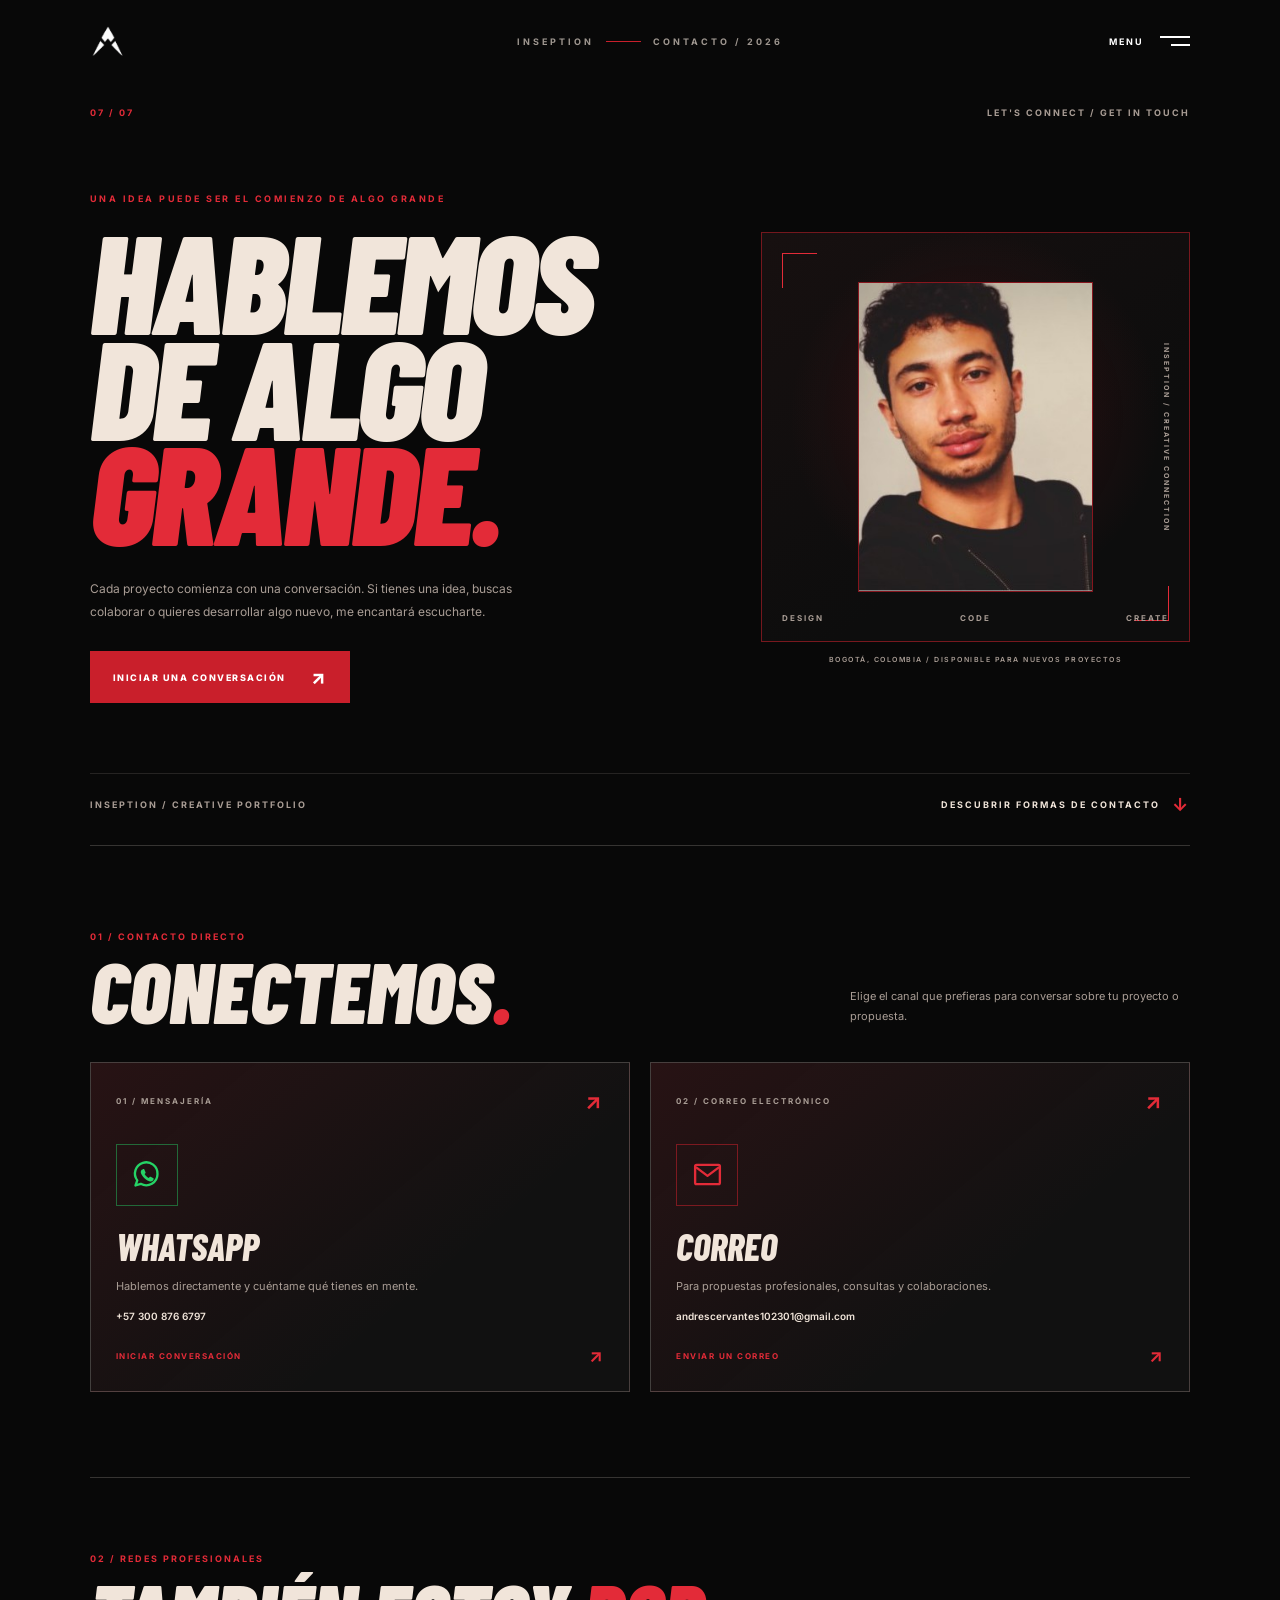
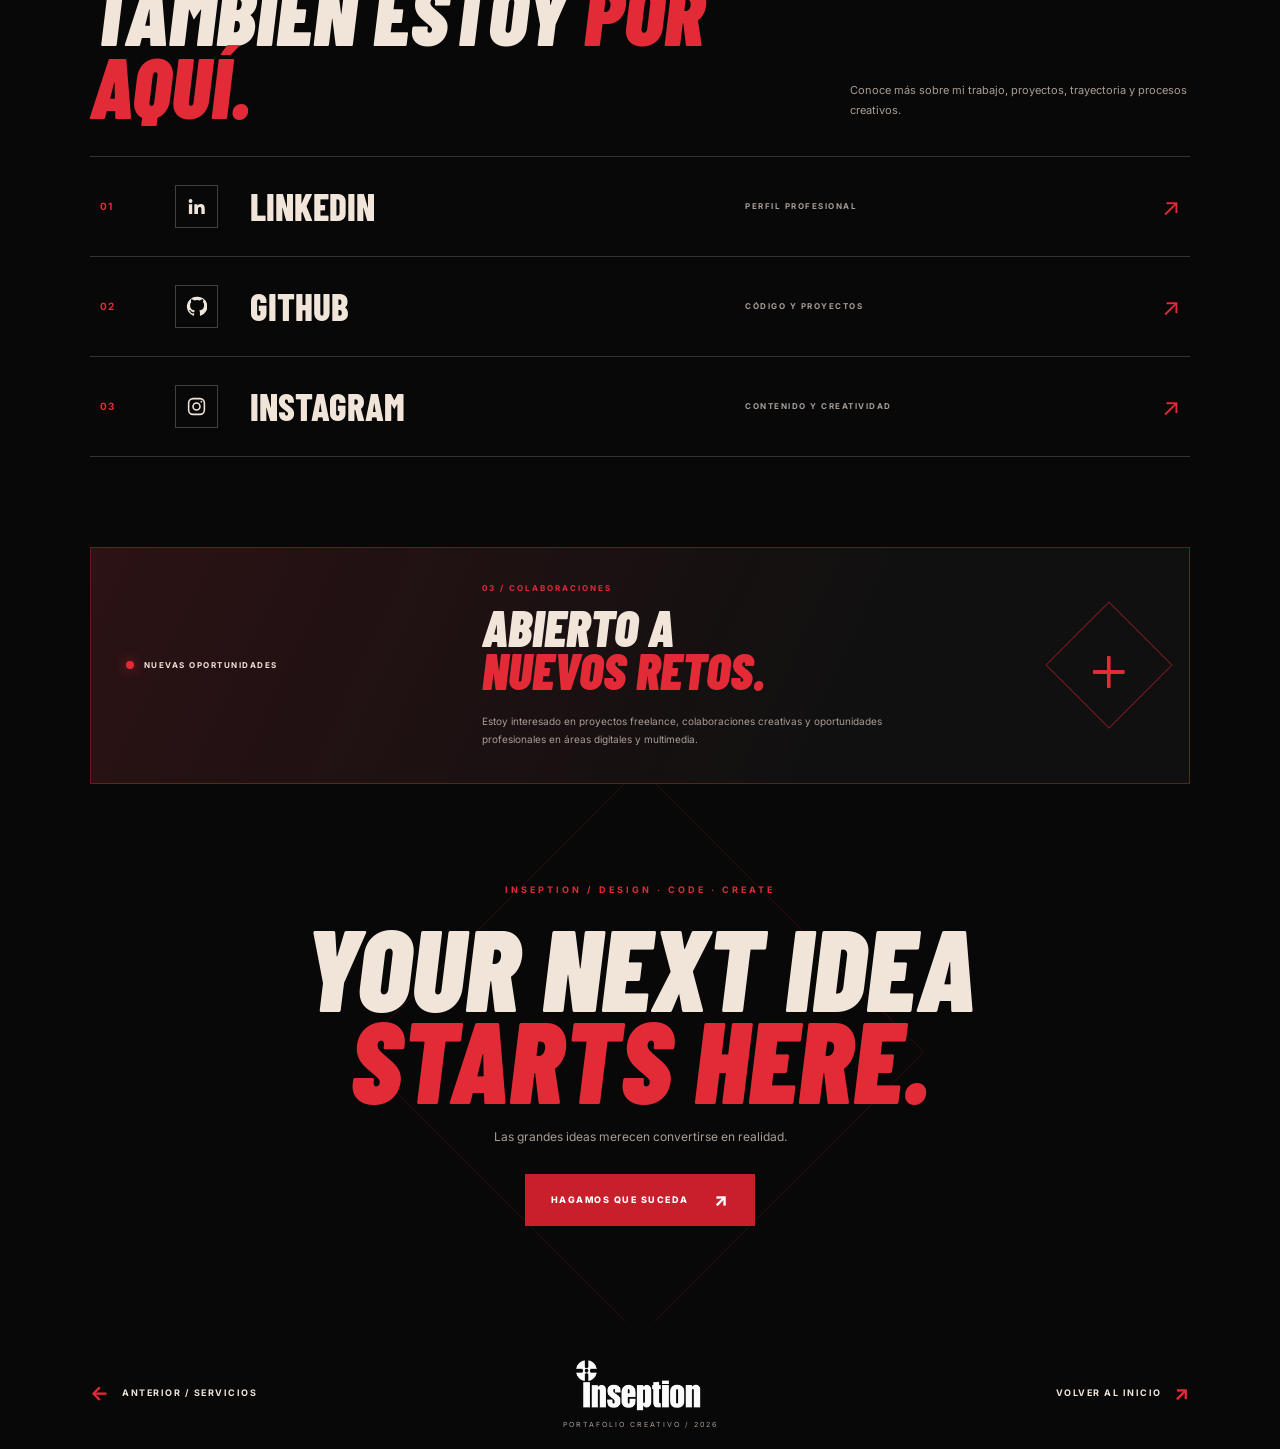
==== pages/contacto.html @ f4eb3991 "Initial commit: INSEPTION creative portfolio" ====
<!DOCTYPE html>
<html lang="es">

<head>
  <meta charset="UTF-8">
  <meta name="viewport" content="width=device-width, initial-scale=1.0">

  <meta
    name="description"
    content="Ponte en contacto con Andrés Cervantes. Conectemos para desarrollar proyectos creativos y digitales."
  >

  <meta name="theme-color" content="#080808">

  <title>Contacto | INSEPTION</title>

  <!-- GOOGLE FONTS -->
  <link rel="preconnect" href="https://fonts.googleapis.com">
  <link rel="preconnect" href="https://fonts.gstatic.com" crossorigin>

  <link
    href="https://fonts.googleapis.com/css2?family=Barlow+Condensed:wght@400;500;600;700;800;900&family=Inter:wght@400;500;600;700;800&display=swap"
    rel="stylesheet"
  >

  <!-- STYLES -->
  <link rel="stylesheet" href="../css/global.css">
  <link rel="stylesheet" href="../css/contact.css">
</head>

<body class="contact-page">

  <!-- HEADER -->
  <header class="contact-header">

    <a
      href="../index.html"
      class="contact-header__brand"
      aria-label="INSEPTION - Inicio"
    >
      <img
        src="../assets/images/White%20Geometric%20A_M%20Emblem.png"
        alt="Emblema INSEPTION"
      >
    </a>

    <div class="contact-header__edition">
      <span>INSEPTION</span>
      <span class="contact-header__line"></span>
      <span>CONTACTO / 2026</span>
    </div>

    <button
      class="menu-toggle contact-menu-toggle"
      type="button"
      aria-label="Abrir menú"
      aria-expanded="false"
      aria-controls="main-navigation"
    >
      <span class="menu-toggle__text">MENU</span>

      <span class="menu-toggle__icon" aria-hidden="true">
        <span></span>
        <span></span>
      </span>
    </button>

  </header>

  <!-- NAVIGATION -->
  <nav
    class="navigation"
    id="main-navigation"
    aria-hidden="true"
  >

    <div class="navigation__top">
      <span>INSEPTION / NAVEGACIÓN</span>
      <span>SELECCIONA UNA SECCIÓN</span>
    </div>

    <div class="navigation__links">

      <a href="../index.html" class="navigation__link">
        <span class="navigation__number">01</span>
        <span class="navigation__name">INICIO</span>
        <span class="navigation__arrow">↗</span>
      </a>

      <a href="sobre-mi.html" class="navigation__link">
        <span class="navigation__number">02</span>
        <span class="navigation__name">SOBRE MÍ</span>
        <span class="navigation__arrow">↗</span>
      </a>

      <a href="habilidades.html" class="navigation__link">
        <span class="navigation__number">03</span>
        <span class="navigation__name">HABILIDADES</span>
        <span class="navigation__arrow">↗</span>
      </a>

      <a href="proyectos.html" class="navigation__link">
        <span class="navigation__number">04</span>
        <span class="navigation__name">PROYECTOS</span>
        <span class="navigation__arrow">↗</span>
      </a>

      <a href="experiencia.html" class="navigation__link">
        <span class="navigation__number">05</span>
        <span class="navigation__name">EXPERIENCIA</span>
        <span class="navigation__arrow">↗</span>
      </a>

      <a href="servicios.html" class="navigation__link">
        <span class="navigation__number">06</span>
        <span class="navigation__name">SERVICIOS</span>
        <span class="navigation__arrow">↗</span>
      </a>

      <a href="contacto.html" class="navigation__link">
        <span class="navigation__number">07</span>
        <span class="navigation__name">CONTACTO</span>
        <span class="navigation__arrow">↗</span>
      </a>

    </div>

    <div class="navigation__footer">
      <span>BOGOTÁ, COLOMBIA</span>
      <span>INSEPTION © 2026</span>
    </div>

  </nav>

  <!-- MAIN -->
  <main class="contact-main">

    <!-- CONTACT HERO -->
    <section class="contact-hero">

      <div class="contact-hero__top">
        <span>07 / 07</span>
        <span>LET'S CONNECT / GET IN TOUCH</span>
      </div>

      <div class="contact-hero__layout">

        <!-- LEFT COLUMN -->
        <div class="contact-hero__intro">

          <span class="contact-hero__eyebrow">
            UNA IDEA PUEDE SER EL COMIENZO DE ALGO GRANDE
          </span>

          <h1>
            HABLEMOS
            <span>DE ALGO</span>
            <span>GRANDE<span class="contact-hero__period">.</span></span>
          </h1>

          <p class="contact-hero__description">
            Cada proyecto comienza con una conversación.
            Si tienes una idea, buscas colaborar o quieres
            desarrollar algo nuevo, me encantará escucharte.
          </p>

          <a
            href="#"
            class="contact-hero__button services-contact__button"
          >
            INICIAR UNA CONVERSACIÓN
            <span>↗</span>
          </a>

        </div>

        <!-- RIGHT COLUMN -->
        <div class="contact-hero__visual">

          <div class="contact-visual__frame">

            <span class="contact-visual__corner contact-visual__corner--top"></span>
            <span class="contact-visual__corner contact-visual__corner--bottom"></span>

            <img
              src="../assets/images/Photo%202.jpg"
              alt="Retrato de Andrés Cervantes"
              class="contact-visual__photo"
            >

            <div class="contact-visual__vertical">
              INSEPTION / CREATIVE CONNECTION
            </div>

            <div class="contact-visual__bottom">
              <span>DESIGN</span>
              <span>CODE</span>
              <span>CREATE</span>
            </div>

          </div>

          <span class="contact-hero__visual-caption">
            BOGOTÁ, COLOMBIA / DISPONIBLE PARA NUEVOS PROYECTOS
          </span>

        </div>

      </div>

      <div class="contact-hero__bottom">
        <span>INSEPTION / CREATIVE PORTFOLIO</span>

        <a href="#contact-channels">
          DESCUBRIR FORMAS DE CONTACTO <span>↓</span>
        </a>
      </div>

    </section>

    <!-- CONTACT CHANNELS -->
    <section
      class="contact-channels"
      id="contact-channels"
      aria-labelledby="contact-channels-title"
    >

      <div class="contact-section-heading">

        <div>
          <span>01 / CONTACTO DIRECTO</span>

          <h2 id="contact-channels-title">
            CONECTEMOS<span>.</span>
          </h2>
        </div>

        <p>
          Elige el canal que prefieras para conversar
          sobre tu proyecto o propuesta.
        </p>

      </div>

      <div class="contact-channel-grid">

        <!-- WHATSAPP -->
        <a
          href="#"
          class="contact-channel contact-channel--whatsapp services-contact__button"
        >

          <div class="contact-channel__top">
            <span>01 / MENSAJERÍA</span>
            <span class="contact-channel__arrow">↗</span>
          </div>

          <div class="contact-channel__icon contact-channel__icon--whatsapp">

            <svg
              viewBox="0 0 24 24"
              fill="none"
              xmlns="http://www.w3.org/2000/svg"
              aria-hidden="true"
            >
              <path
                d="M20 11.7A8.2 8.2 0 0 1 7.8 18.8L4 20l1.3-3.7A8.2 8.2 0 1 1 20 11.7Z"
                stroke="currentColor"
                stroke-width="1.7"
                stroke-linejoin="round"
              />

              <path
                d="M9 8.5c.3-.5.6-.5.9-.5.2 0 .4 0 .6.5l.8 1.8c.1.3.1.5-.1.7l-.6.7c.7 1.3 1.7 2.3 3 2.9l.7-.8c.2-.2.4-.3.7-.1l1.7.8c.4.2.5.3.5.6 0 .3-.2 1-.7 1.4-.5.5-1.2.7-2 .5-1.1-.2-2.5-.9-4-2.3-1.5-1.4-2.3-2.9-2.6-4-.2-.8.1-1.6.6-2.2Z"
                fill="currentColor"
              />
            </svg>

          </div>

          <h3>WHATSAPP</h3>

          <p>
            Hablemos directamente y cuéntame
            qué tienes en mente.
          </p>

          <span class="contact-channel__detail">
            +57 300 876 6797
          </span>

          <span class="contact-channel__footer">
            INICIAR CONVERSACIÓN <span>↗</span>
          </span>

        </a>

        <!-- EMAIL -->
        <a
          href="mailto:andrescervantes102301@gmail.com"
          class="contact-channel contact-channel--email"
        >

          <div class="contact-channel__top">
            <span>02 / CORREO ELECTRÓNICO</span>
            <span class="contact-channel__arrow">↗</span>
          </div>

          <div class="contact-channel__icon">

            <svg
              viewBox="0 0 24 24"
              fill="none"
              xmlns="http://www.w3.org/2000/svg"
              aria-hidden="true"
            >
              <rect
                x="3"
                y="5"
                width="18"
                height="14"
                rx="1"
                stroke="currentColor"
                stroke-width="1.7"
              />

              <path
                d="M4 7L12 13L20 7"
                stroke="currentColor"
                stroke-width="1.7"
                stroke-linecap="round"
                stroke-linejoin="round"
              />
            </svg>

          </div>

          <h3>CORREO</h3>

          <p>
            Para propuestas profesionales,
            consultas y colaboraciones.
          </p>

          <span class="contact-channel__detail">
            andrescervantes102301@gmail.com
          </span>

          <span class="contact-channel__footer">
            ENVIAR UN CORREO <span>↗</span>
          </span>

        </a>

      </div>

    </section>

    <!-- SOCIAL NETWORKS -->
    <section
      class="contact-social"
      id="social-networks"
      aria-labelledby="contact-social-title"
    >

      <div class="contact-section-heading">

        <div>
          <span>02 / REDES PROFESIONALES</span>

          <h2 id="contact-social-title">
            TAMBIÉN ESTOY <span>POR AQUÍ.</span>
          </h2>
        </div>

        <p>
          Conoce más sobre mi trabajo, proyectos,
          trayectoria y procesos creativos.
        </p>

      </div>

      <div class="contact-social__list">

        <!-- LINKEDIN -->
        <a
          href="https://www.linkedin.com/in/andres-cervantes-6067321a5/"
          class="social-link"
          target="_blank"
          rel="noopener noreferrer"
        >

          <span class="social-link__number">01</span>

          <span class="social-link__icon">
            <svg
              viewBox="0 0 24 24"
              fill="currentColor"
              aria-hidden="true"
            >
              <path d="M5.2 3.5a2.2 2.2 0 1 1 0 4.4 2.2 2.2 0 0 1 0-4.4ZM3.3 9.5h3.8v11H3.3v-11Zm6.2 0h3.6V11h.1c.5-.9 1.7-1.9 3.6-1.9 3.9 0 4.6 2.5 4.6 5.7v5.7h-3.8v-5c0-1.2 0-2.8-1.8-2.8s-2.1 1.3-2.1 2.7v5.1H9.5v-11Z"/>
            </svg>
          </span>

          <span class="social-link__name">LINKEDIN</span>

          <span class="social-link__description">
            PERFIL PROFESIONAL
          </span>

          <span class="social-link__arrow">↗</span>

        </a>

        <!-- GITHUB -->
        <a
          href="https://github.com/Andx23"
          class="social-link"
          target="_blank"
          rel="noopener noreferrer"
        >

          <span class="social-link__number">02</span>

          <span class="social-link__icon">
            <svg
              viewBox="0 0 24 24"
              fill="currentColor"
              aria-hidden="true"
            >
              <path d="M12 .9a11.1 11.1 0 0 0-3.5 21.6c.6.1.8-.3.8-.6v-2.1c-3.4.7-4.1-1.4-4.1-1.4-.5-1.3-1.2-1.6-1.2-1.6-1.1-.8.1-.8.1-.8 1.2.1 1.8 1.2 1.8 1.2 1.1 1.8 2.8 1.3 3.5 1 .1-.8.4-1.3.8-1.6-2.7-.3-5.5-1.4-5.5-6.2 0-1.4.5-2.5 1.2-3.4-.1-.3-.5-1.6.1-3.3 0 0 1-.3 3.5 1.3a12 12 0 0 1 6.4 0c2.5-1.6 3.5-1.3 3.5-1.3.6 1.7.2 3 .1 3.3.8.9 1.2 2 1.2 3.4 0 4.8-2.9 5.9-5.6 6.2.4.4.8 1.1.8 2.1v3.2c0 .3.2.7.8.6A11.1 11.1 0 0 0 12 .9Z"/>
            </svg>
          </span>

          <span class="social-link__name">GITHUB</span>

          <span class="social-link__description">
            CÓDIGO Y PROYECTOS
          </span>

          <span class="social-link__arrow">↗</span>

        </a>

        <!-- INSTAGRAM -->
        <a
          href="https://www.instagram.com/andrew.cl23/"
          class="social-link"
          target="_blank"
          rel="noopener noreferrer"
        >

          <span class="social-link__number">03</span>

          <span class="social-link__icon">
            <svg
              viewBox="0 0 24 24"
              fill="none"
              stroke="currentColor"
              stroke-width="1.8"
              aria-hidden="true"
            >
              <rect x="3" y="3" width="18" height="18" rx="5"/>
              <circle cx="12" cy="12" r="4"/>
              <circle cx="17.5" cy="6.5" r="1" fill="currentColor" stroke="none"/>
            </svg>
          </span>

          <span class="social-link__name">INSTAGRAM</span>

          <span class="social-link__description">
            CONTENIDO Y CREATIVIDAD
          </span>

          <span class="social-link__arrow">↗</span>

        </a>

      </div>

    </section>

    <!-- AVAILABILITY -->
    <section class="contact-availability">

      <div class="contact-availability__marker">
        <span></span>
        NUEVAS OPORTUNIDADES
      </div>

      <div class="contact-availability__content">

        <span>03 / COLABORACIONES</span>

        <h2>
          ABIERTO A
          <span>NUEVOS RETOS.</span>
        </h2>

        <p>
          Estoy interesado en proyectos freelance,
          colaboraciones creativas y oportunidades
          profesionales en áreas digitales y multimedia.
        </p>

      </div>

      <div class="contact-availability__symbol">
        <span>+</span>
      </div>

    </section>

    <!-- CLOSING -->
    <section class="contact-closing">

      <span class="contact-closing__eyebrow">
        INSEPTION / DESIGN · CODE · CREATE
      </span>

      <h2>
        YOUR NEXT IDEA
        <span>STARTS HERE.</span>
      </h2>

      <p>
        Las grandes ideas merecen convertirse en realidad.
      </p>

      <a
        href="#"
        class="contact-closing__button services-contact__button"
      >
        HAGAMOS QUE SUCEDA <span>↗</span>
      </a>

    </section>

  </main>

  <!-- FOOTER -->
  <footer class="contact-footer">

    <a href="servicios.html" class="contact-footer__back">
      <span class="contact-footer__arrow">←</span>
      <span>ANTERIOR / SERVICIOS</span>
    </a>

    <div class="contact-footer__brand">

      <a href="../index.html" aria-label="Volver al inicio">
        <img
          src="../assets/images/White%20Inseption%20Logo%20with%20Cross%20Emblem.png"
          alt="INSEPTION"
          class="contact-footer__logo"
        >
      </a>

      <span>PORTAFOLIO CREATIVO / 2026</span>

    </div>

    <a href="../index.html" class="contact-footer__next">
      <span>VOLVER AL INICIO</span>
      <span class="contact-footer__arrow">↗</span>
    </a>

  </footer>

  <!-- SCRIPTS -->
  <script src="../js/navigation.js"></script>
  <script src="../js/animations.js"></script>
  <script src="../js/main.js"></script>
  <script src="../js/contact-modal.js"></script>

</body>
</html>
---- css/global.css ----
/* ========================================
   INSEPTION - GLOBAL STYLES
======================================== */

:root {
  --color-black: #080808;
  --color-dark: #111111;
  --color-red: #c91f2b;
  --color-red-light: #e32b38;
  --color-cream: #f1e5da;
  --color-white: #ffffff;
  --color-gray: #a6a6a6;

  --font-display: "Barlow Condensed", sans-serif;
  --font-body: "Inter", sans-serif;

  --transition-fast: 0.3s ease;
  --transition-smooth: 0.6s cubic-bezier(0.22, 1, 0.36, 1);
}

/* Reset */

* {
  margin: 0;
  padding: 0;
  box-sizing: border-box;
}

html {
  scroll-behavior: smooth;
}

body {
  min-width: 320px;
  background: var(--color-black);
  color: var(--color-white);
  font-family: var(--font-body);
  overflow-x: hidden;
}

body.menu-open {
  overflow: hidden;
}

a {
  color: inherit;
  text-decoration: none;
}

button {
  font: inherit;
}

button,
a {
  -webkit-tap-highlight-color: transparent;
}

img,
video {
  display: block;
  max-width: 100%;
}

button:focus-visible,
a:focus-visible {
  outline: 2px solid var(--color-red-light);
  outline-offset: 5px;
}

::selection {
  background: var(--color-red);
  color: var(--color-white);
}
---- css/contact.css ----
/* ========================================
   INSEPTION - CONTACT
   CONTACTO PROFESIONAL
======================================== */

/* BASE */

.contact-page {
  --contact-black: #080808;
  --contact-dark: #111111;
  --contact-red: #c91f2b;
  --contact-red-light: #e32b38;
  --contact-cream: #f1e5da;
  --contact-muted: #a99d95;

  min-height: 100vh;
  background: var(--contact-black);
  color: var(--contact-cream);
  overflow-x: hidden;
}

.contact-main {
  position: relative;
  width: 100%;
  max-width: 1600px;
  margin: 0 auto;
  padding: 0 7%;
}

/* ========================================
   HEADER
======================================== */

.contact-header {
  position: relative;
  z-index: 30;
  display: flex;
  align-items: center;
  justify-content: space-between;
  width: 100%;
  padding: 22px 7%;
}

.contact-header__brand {
  display: flex;
  align-items: center;
  width: 100px;
  height: 38px;
}

.contact-header__brand img {
  width: 36px;
  height: 36px;
  object-fit: contain;
  transition: transform 0.4s ease, filter 0.4s ease;
}

.contact-header__brand:hover img {
  transform: rotate(45deg);
  filter: drop-shadow(0 0 8px rgba(201, 31, 43, 0.7));
}

.contact-header__edition {
  display: flex;
  align-items: center;
  gap: 12px;
  color: rgba(241, 229, 218, 0.65);
  font-size: 9px;
  font-weight: 700;
  letter-spacing: 3px;
}

.contact-header__line {
  width: 35px;
  height: 1px;
  background: var(--contact-red);
}

/* ========================================
   MENU BUTTON
======================================== */

.contact-page .menu-toggle {
  display: flex;
  align-items: center;
  justify-content: center;
  gap: 16px;
  padding: 0;
  border: none;
  border-radius: 0;
  background: transparent;
  color: #ffffff;
  font-family: var(--font-body);
  cursor: pointer;
  appearance: none;
  -webkit-appearance: none;
}

.contact-page .menu-toggle__text {
  color: #ffffff;
  font-size: 9px;
  font-weight: 700;
  letter-spacing: 2px;
  text-transform: uppercase;
  transition: color 0.3s ease;
}

.contact-page .menu-toggle__icon {
  display: flex;
  flex-direction: column;
  justify-content: center;
  gap: 6px;
  width: 30px;
  height: 20px;
}

.contact-page .menu-toggle__icon span {
  display: block;
  width: 100%;
  height: 2px;
  background: #ffffff;
  transition: width 0.3s ease, transform 0.3s ease;
}

.contact-page .menu-toggle__icon span:last-child {
  width: 65%;
  margin-left: auto;
}

.contact-page .menu-toggle:hover .menu-toggle__text {
  color: var(--contact-red-light);
}

.contact-page .menu-toggle:hover .menu-toggle__icon span:last-child {
  width: 100%;
}

.contact-page .menu-toggle[aria-expanded="true"] .menu-toggle__icon span:first-child {
  transform: translateY(4px) rotate(45deg);
}

.contact-page .menu-toggle[aria-expanded="true"] .menu-toggle__icon span:last-child {
  width: 100%;
  transform: translateY(-4px) rotate(-45deg);
}

/* ========================================
   NAVIGATION
======================================== */

.contact-page .navigation {
  position: fixed;
  inset: 0;
  z-index: 25;
  display: flex;
  flex-direction: column;
  justify-content: space-between;
  padding: 110px 10% 35px;
  background:
    radial-gradient(
      ellipse at 85% 15%,
      rgba(135, 15, 25, 0.2),
      transparent 50%
    ),
    rgba(8, 8, 8, 0.98);
  opacity: 0;
  visibility: hidden;
  transform: translateY(-15px);
  transition: opacity 0.4s ease, visibility 0.4s ease, transform 0.4s ease;
}

.contact-page .navigation.is-open {
  opacity: 1;
  visibility: visible;
  transform: translateY(0);
}

.contact-page .navigation__top,
.contact-page .navigation__footer {
  display: flex;
  justify-content: space-between;
  gap: 20px;
  color: var(--contact-muted);
  font-size: 9px;
  letter-spacing: 3px;
}

.contact-page .navigation__links {
  display: flex;
  flex-direction: column;
  width: min(850px, 100%);
  margin: 20px auto;
}

.contact-page .navigation__link {
  display: grid;
  grid-template-columns: 55px 1fr 35px;
  align-items: center;
  padding: 10px 0;
  border-bottom: 1px solid rgba(255, 255, 255, 0.13);
  transition: padding 0.3s ease, border-color 0.3s ease;
}

.contact-page .navigation__number {
  color: var(--contact-red-light);
  font-size: 10px;
  letter-spacing: 2px;
}

.contact-page .navigation__name {
  color: var(--contact-cream);
  font-family: var(--font-display);
  font-size: clamp(30px, 5vw, 52px);
  font-weight: 700;
  transition: color 0.3s ease;
}

.contact-page .navigation__arrow {
  color: var(--contact-red-light);
  font-size: 22px;
  text-align: right;
  opacity: 0;
  transform: translateX(-10px);
  transition: opacity 0.3s ease, transform 0.3s ease;
}

.contact-page .navigation__link:hover {
  padding-left: 12px;
  border-color: var(--contact-red);
}

.contact-page .navigation__link:hover .navigation__name {
  color: var(--contact-red-light);
}

.contact-page .navigation__link:hover .navigation__arrow {
  opacity: 1;
  transform: translateX(0);
}

/* ========================================
   CONTACT HERO
======================================== */

.contact-hero {
  position: relative;
  padding: 25px 0 30px;
  border-bottom: 1px solid rgba(241, 229, 218, 0.2);
}

.contact-hero__top,
.contact-hero__bottom {
  display: flex;
  align-items: center;
  justify-content: space-between;
  gap: 15px;
  color: var(--contact-muted);
  font-size: 9px;
  font-weight: 700;
  letter-spacing: 2px;
}

.contact-hero__top span:first-child {
  color: var(--contact-red-light);
}

.contact-hero__layout {
  display: grid;
  grid-template-columns: 1.15fr 0.85fr;
  align-items: center;
  gap: clamp(35px, 7vw, 100px);
  padding: 75px 0 70px;
}

.contact-hero__intro {
  min-width: 0;
}

.contact-hero__eyebrow {
  display: block;
  margin-bottom: 22px;
  color: var(--contact-red-light);
  font-size: 9px;
  font-weight: 700;
  letter-spacing: 2.5px;
}

.contact-hero__intro h1 {
  display: flex;
  flex-direction: column;
  color: var(--contact-cream);
  font-family: var(--font-display);
  font-size: clamp(85px, 11vw, 145px);
  font-weight: 900;
  font-style: italic;
  line-height: 0.75;
  letter-spacing: -4px;
}

.contact-hero__intro h1 span:nth-child(2) {
  color: var(--contact-red-light);
}

.contact-hero__period {
  display: inline;
  color: var(--contact-red-light);
}

.contact-hero__description {
  max-width: 440px;
  margin-top: 35px;
  color: var(--contact-muted);
  font-size: 12px;
  line-height: 1.9;
}

.contact-hero__button {
  display: inline-flex;
  align-items: center;
  justify-content: space-between;
  gap: 25px;
  min-height: 52px;
  margin-top: 28px;
  padding: 0 22px;
  border: 1px solid var(--contact-red);
  background: var(--contact-red);
  color: #ffffff;
  font-size: 9px;
  font-weight: 800;
  letter-spacing: 1.5px;
  transition: background 0.3s ease, color 0.3s ease;
}

.contact-hero__button:hover {
  background: transparent;
  color: var(--contact-red-light);
}

.contact-hero__button span {
  font-size: 19px;
}

/* ========================================
   HERO VISUAL - PHOTOGRAPH
======================================== */

.contact-hero__visual {
  min-width: 0;
}

.contact-visual__frame {
  position: relative;
  display: flex;
  align-items: center;
  justify-content: center;
  min-height: 410px;
  overflow: hidden;
  border: 1px solid rgba(201, 31, 43, 0.55);
  background:
    radial-gradient(
      circle at 50% 45%,
      rgba(201, 31, 43, 0.18),
      transparent 60%
    ),
    linear-gradient(145deg, #171010, #0d0d0d 65%);
}

.contact-visual__photo {
  position: relative;
  z-index: 1;
  display: block;
  width: 235px;
  height: 310px;
  object-fit: cover;
  object-position: center 35%;
  border: 1px solid rgba(201, 31, 43, 0.65);
  filter: contrast(1.04) brightness(0.96);
  transition: transform 0.6s ease, filter 0.6s ease;
}

.contact-visual__frame:hover .contact-visual__photo {
  transform: scale(1.025);
  filter: contrast(1.08) brightness(1);
}

.contact-visual__corner {
  position: absolute;
  z-index: 2;
  width: 35px;
  height: 35px;
  border-color: var(--contact-red-light);
  border-style: solid;
}

.contact-visual__corner--top {
  top: 20px;
  left: 20px;
  border-width: 1px 0 0 1px;
}

.contact-visual__corner--bottom {
  right: 20px;
  bottom: 20px;
  border-width: 0 1px 1px 0;
}

.contact-visual__vertical {
  position: absolute;
  z-index: 2;
  top: 50%;
  right: 18px;
  color: var(--contact-muted);
  font-size: 7px;
  font-weight: 700;
  letter-spacing: 2px;
  writing-mode: vertical-rl;
  transform: translateY(-50%);
}

.contact-visual__bottom {
  position: absolute;
  z-index: 2;
  right: 20px;
  bottom: 18px;
  left: 20px;
  display: flex;
  justify-content: space-between;
  gap: 10px;
  color: var(--contact-muted);
  font-size: 8px;
  font-weight: 700;
  letter-spacing: 2px;
}

.contact-hero__visual-caption {
  display: block;
  margin-top: 13px;
  color: var(--contact-muted);
  font-size: 7px;
  font-weight: 600;
  letter-spacing: 1.5px;
  text-align: center;
}

.contact-hero__bottom {
  padding-top: 20px;
  border-top: 1px solid rgba(241, 229, 218, 0.12);
}

.contact-hero__bottom a {
  display: inline-flex;
  align-items: center;
  gap: 12px;
  color: var(--contact-cream);
  transition: color 0.3s ease;
}

.contact-hero__bottom a:hover {
  color: var(--contact-red-light);
}

.contact-hero__bottom a span {
  color: var(--contact-red-light);
  font-size: 18px;
}

/* ========================================
   SECTION HEADINGS
======================================== */

.contact-section-heading {
  display: flex;
  align-items: flex-end;
  justify-content: space-between;
  gap: 30px;
  margin-bottom: 35px;
}

.contact-section-heading > div > span {
  display: block;
  margin-bottom: 12px;
  color: var(--contact-red-light);
  font-size: 9px;
  font-weight: 700;
  letter-spacing: 2px;
}

.contact-section-heading h2 {
  color: var(--contact-cream);
  font-family: var(--font-display);
  font-size: clamp(55px, 7vw, 85px);
  font-weight: 900;
  font-style: italic;
  line-height: 0.85;
}

.contact-section-heading h2 span {
  color: var(--contact-red-light);
}

.contact-section-heading > p {
  max-width: 340px;
  color: var(--contact-muted);
  font-size: 11px;
  line-height: 1.8;
}

/* ========================================
   CONTACT CHANNELS
======================================== */

.contact-channels {
  padding: 85px 0;
}

.contact-channel-grid {
  display: grid;
  grid-template-columns: repeat(2, minmax(0, 1fr));
  gap: 20px;
}

.contact-channel {
  position: relative;
  display: flex;
  flex-direction: column;
  min-width: 0;
  min-height: 310px;
  padding: 25px;
  border: 1px solid rgba(241, 229, 218, 0.22);
  background:
    linear-gradient(
      140deg,
      rgba(201, 31, 43, 0.12),
      transparent 65%
    ),
    var(--contact-dark);
  color: var(--contact-cream);
  text-decoration: none;
  transition: border-color 0.3s ease, transform 0.3s ease;
}

.contact-channel:hover {
  border-color: var(--contact-red);
  transform: translateY(-5px);
}

.contact-channel__top {
  display: flex;
  align-items: center;
  justify-content: space-between;
  gap: 12px;
  color: var(--contact-muted);
  font-size: 8px;
  font-weight: 700;
  letter-spacing: 2px;
}

.contact-channel__arrow {
  color: var(--contact-red-light);
  font-size: 22px;
  transition: transform 0.3s ease;
}

.contact-channel:hover .contact-channel__arrow {
  transform: translate(4px, -4px);
}

.contact-channel__icon {
  display: flex;
  align-items: center;
  justify-content: center;
  width: 62px;
  height: 62px;
  margin: 30px 0 18px;
  border: 1px solid rgba(201, 31, 43, 0.55);
  color: var(--contact-red-light);
}

.contact-channel__icon svg {
  width: 33px;
  height: 33px;
}

.contact-channel__icon--whatsapp {
  color: #25d366;
  border-color: rgba(37, 211, 102, 0.45);
}

.contact-channel h3 {
  margin-bottom: 9px;
  color: var(--contact-cream);
  font-family: var(--font-display);
  font-size: 37px;
  font-weight: 800;
  font-style: italic;
}

.contact-channel > p {
  max-width: 370px;
  margin-bottom: 15px;
  color: var(--contact-muted);
  font-size: 11px;
  line-height: 1.7;
}

.contact-channel__detail {
  overflow-wrap: anywhere;
  color: var(--contact-cream);
  font-size: 10px;
  font-weight: 600;
}

.contact-channel__footer {
  display: flex;
  align-items: center;
  justify-content: space-between;
  gap: 10px;
  margin-top: auto;
  padding-top: 23px;
  color: var(--contact-red-light);
  font-size: 8px;
  font-weight: 700;
  letter-spacing: 1.5px;
}

.contact-channel__footer span {
  font-size: 18px;
}

/* ========================================
   SOCIAL NETWORKS
======================================== */

.contact-social {
  padding: 75px 0 90px;
  border-top: 1px solid rgba(241, 229, 218, 0.2);
}

.contact-social__list {
  display: flex;
  flex-direction: column;
  border-top: 1px solid rgba(241, 229, 218, 0.2);
}

.social-link {
  display: grid;
  grid-template-columns: 55px 55px minmax(150px, 1fr) minmax(160px, 0.8fr) 35px;
  align-items: center;
  gap: 20px;
  min-height: 100px;
  padding: 18px 10px;
  border-bottom: 1px solid rgba(241, 229, 218, 0.2);
  color: var(--contact-cream);
  transition: padding 0.3s ease, background 0.3s ease;
}

.social-link:hover {
  padding-right: 18px;
  padding-left: 18px;
  background: rgba(201, 31, 43, 0.07);
}

.social-link__number {
  color: var(--contact-red-light);
  font-size: 10px;
  font-weight: 700;
  letter-spacing: 1px;
}

.social-link__icon {
  display: flex;
  align-items: center;
  justify-content: center;
  width: 43px;
  height: 43px;
  border: 1px solid rgba(241, 229, 218, 0.25);
  color: var(--contact-cream);
  transition: color 0.3s ease, border-color 0.3s ease;
}

.social-link__icon svg {
  width: 21px;
  height: 21px;
}

.social-link:hover .social-link__icon {
  color: var(--contact-red-light);
  border-color: var(--contact-red);
}

.social-link__name {
  font-family: var(--font-display);
  font-size: clamp(25px, 3vw, 37px);
  font-weight: 800;
  transition: color 0.3s ease;
}

.social-link:hover .social-link__name {
  color: var(--contact-red-light);
}

.social-link__description {
  color: var(--contact-muted);
  font-size: 8px;
  font-weight: 700;
  letter-spacing: 1.5px;
}

.social-link__arrow {
  justify-self: end;
  color: var(--contact-red-light);
  font-size: 24px;
  transition: transform 0.3s ease;
}

.social-link:hover .social-link__arrow {
  transform: translate(4px, -4px);
}

/* ========================================
   AVAILABILITY
======================================== */

.contact-availability {
  position: relative;
  display: grid;
  grid-template-columns: 1fr 1.7fr auto;
  align-items: center;
  gap: 35px;
  padding: 35px;
  border: 1px solid rgba(201, 31, 43, 0.5);
  background:
    linear-gradient(
      115deg,
      rgba(201, 31, 43, 0.15),
      transparent 70%
    ),
    #101010;
}

.contact-availability__marker {
  display: flex;
  align-items: center;
  gap: 10px;
  color: var(--contact-cream);
  font-size: 8px;
  font-weight: 700;
  letter-spacing: 1.5px;
}

.contact-availability__marker span {
  width: 8px;
  height: 8px;
  border-radius: 50%;
  background: var(--contact-red-light);
  box-shadow: 0 0 12px rgba(227, 43, 56, 0.7);
}

.contact-availability__content > span {
  display: block;
  margin-bottom: 12px;
  color: var(--contact-red-light);
  font-size: 8px;
  font-weight: 700;
  letter-spacing: 2px;
}

.contact-availability__content h2 {
  display: flex;
  flex-direction: column;
  color: var(--contact-cream);
  font-family: var(--font-display);
  font-size: clamp(35px, 4vw, 55px);
  font-weight: 900;
  font-style: italic;
  line-height: 0.85;
}

.contact-availability__content h2 span {
  color: var(--contact-red-light);
}

.contact-availability__content p {
  max-width: 460px;
  margin-top: 20px;
  color: var(--contact-muted);
  font-size: 10px;
  line-height: 1.8;
}

.contact-availability__symbol {
  display: flex;
  align-items: center;
  justify-content: center;
  width: 90px;
  height: 90px;
  border: 1px solid rgba(201, 31, 43, 0.6);
  transform: rotate(45deg);
}

.contact-availability__symbol span {
  color: var(--contact-red-light);
  font-family: var(--font-display);
  font-size: 85px;
  font-weight: 300;
  transform: rotate(-45deg);
}

/* ========================================
   CLOSING
======================================== */

.contact-closing {
  position: relative;
  padding: 100px 0 95px;
  overflow: hidden;
  text-align: center;
}

.contact-closing::before {
  position: absolute;
  top: 50%;
  left: 50%;
  z-index: -1;
  width: 400px;
  height: 400px;
  border: 1px solid rgba(201, 31, 43, 0.16);
  transform: translate(-50%, -50%) rotate(45deg);
  content: "";
}

.contact-closing__eyebrow {
  display: block;
  margin-bottom: 25px;
  color: var(--contact-red-light);
  font-size: 9px;
  font-weight: 700;
  letter-spacing: 3px;
}

.contact-closing h2 {
  display: flex;
  flex-direction: column;
  color: var(--contact-cream);
  font-family: var(--font-display);
  font-size: clamp(65px, 10vw, 115px);
  font-weight: 900;
  font-style: italic;
  line-height: 0.8;
}

.contact-closing h2 span {
  color: var(--contact-red-light);
}

.contact-closing > p {
  margin-top: 25px;
  color: var(--contact-muted);
  font-size: 12px;
}

.contact-closing__button {
  display: inline-flex;
  align-items: center;
  justify-content: center;
  gap: 25px;
  min-height: 52px;
  margin-top: 30px;
  padding: 0 25px;
  border: 1px solid var(--contact-red);
  background: var(--contact-red);
  color: #ffffff;
  font-size: 9px;
  font-weight: 800;
  letter-spacing: 1.5px;
  transition: background 0.3s ease, color 0.3s ease;
}

.contact-closing__button:hover {
  background: transparent;
  color: var(--contact-red-light);
}

.contact-closing__button span {
  font-size: 18px;
}

/* ========================================
   FOOTER
======================================== */

.contact-footer {
  display: grid;
  grid-template-columns: 1fr auto 1fr;
  align-items: center;
  gap: 20px;
  padding: 35px 7% 20px;
}

.contact-footer__back,
.contact-footer__next {
  display: flex;
  align-items: center;
  gap: 12px;
  color: var(--contact-cream);
  font-size: 9px;
  font-weight: 700;
  letter-spacing: 1.5px;
  transition: color 0.3s ease;
}

.contact-footer__next {
  justify-self: end;
}

.contact-footer__back:hover,
.contact-footer__next:hover {
  color: var(--contact-red-light);
}

.contact-footer__arrow {
  color: var(--contact-red-light);
  font-size: 20px;
}

.contact-footer__brand {
  display: flex;
  flex-direction: column;
  align-items: center;
  gap: 8px;
}

.contact-footer__brand a {
  display: flex;
  align-items: center;
  justify-content: center;
}

.contact-footer__logo {
  display: block;
  width: 145px;
  max-width: 100%;
  height: auto;
  object-fit: contain;
  transition: opacity 0.3s ease, transform 0.3s ease;
}

.contact-footer__brand a:hover .contact-footer__logo {
  opacity: 0.8;
  transform: scale(1.04);
}

.contact-footer__brand > span {
  color: var(--contact-muted);
  font-size: 7px;
  letter-spacing: 2px;
}

/* ========================================
   ANIMATIONS
======================================== */

.contact-hero,
.contact-channels,
.contact-social,
.contact-availability,
.contact-closing {
  animation: contactFadeUp 0.8s ease both;
}

.contact-channels {
  animation-delay: 0.1s;
}

.contact-social {
  animation-delay: 0.2s;
}

.contact-availability {
  animation-delay: 0.3s;
}

.contact-closing {
  animation-delay: 0.4s;
}

@keyframes contactFadeUp {
  from {
    opacity: 0;
    transform: translateY(22px);
  }

  to {
    opacity: 1;
    transform: translateY(0);
  }
}

/* ========================================
   RESPONSIVE - TABLET
======================================== */

@media (max-width: 1000px) {
  .contact-main {
    padding-right: 5%;
    padding-left: 5%;
  }

  .contact-header {
    padding-right: 5%;
    padding-left: 5%;
  }

  .contact-hero__layout {
    gap: 35px;
  }

  .contact-hero__intro h1 {
    font-size: clamp(75px, 10vw, 105px);
  }

  .contact-visual__frame {
    min-height: 340px;
  }

  .contact-visual__photo {
    width: 205px;
    height: 270px;
  }

  .contact-availability {
    grid-template-columns: 1fr 1.7fr;
  }

  .contact-availability__symbol {
    display: none;
  }
}

/* ========================================
   RESPONSIVE - MOBILE
======================================== */

@media (max-width: 650px) {
  .contact-header {
    padding: 18px 6%;
  }

  .contact-header__edition {
    display: none;
  }

  .contact-main {
    padding: 0 6%;
  }

  .contact-hero {
    padding-top: 20px;
  }

  .contact-hero__top,
  .contact-hero__bottom {
    font-size: 7px;
    letter-spacing: 1px;
  }

  .contact-hero__layout {
    grid-template-columns: 1fr;
    gap: 45px;
    padding: 60px 0 45px;
  }

  .contact-hero__intro h1 {
    font-size: clamp(75px, 15vw, 105px);
    letter-spacing: -3px;
  }

  .contact-hero__eyebrow {
    font-size: 8px;
    letter-spacing: 1.5px;
  }

  .contact-hero__description {
    margin-top: 25px;
    font-size: 11px;
  }

  .contact-hero__button {
    width: 100%;
    max-width: 320px;
    gap: 12px;
    padding: 0 16px;
    font-size: 8px;
  }

  .contact-visual__frame {
    min-height: 290px;
  }

  .contact-visual__photo {
    width: 190px;
    height: 225px;
  }

  .contact-hero__visual-caption {
    font-size: 6px;
    letter-spacing: 1px;
  }

  .contact-hero__bottom {
    align-items: flex-start;
  }

  .contact-hero__bottom a {
    gap: 6px;
    font-size: 7px;
  }

  .contact-section-heading {
    flex-direction: column;
    align-items: flex-start;
    gap: 15px;
    margin-bottom: 25px;
  }

  .contact-section-heading h2 {
    font-size: clamp(48px, 11vw, 68px);
  }

  .contact-section-heading > p {
    font-size: 10px;
  }

  .contact-channels {
    padding: 60px 0;
  }

  .contact-channel-grid {
    grid-template-columns: 1fr;
    gap: 15px;
  }

  .contact-channel {
    min-height: 290px;
    padding: 20px;
  }

  .contact-social {
    padding: 55px 0 65px;
  }

  .social-link {
    grid-template-columns: 25px 42px minmax(0, 1fr) 25px;
    gap: 12px;
    min-height: 85px;
    padding: 14px 3px;
  }

  .social-link__number {
    font-size: 8px;
  }

  .social-link__icon {
    width: 38px;
    height: 38px;
  }

  .social-link__icon svg {
    width: 19px;
    height: 19px;
  }

  .social-link__name {
    font-size: 25px;
  }

  .social-link__description {
    display: none;
  }

  .social-link__arrow {
    font-size: 20px;
  }

  .contact-availability {
    grid-template-columns: 1fr;
    gap: 25px;
    padding: 25px;
  }

  .contact-availability__content h2 {
    font-size: 43px;
  }

  .contact-availability__content p {
    font-size: 10px;
  }

  .contact-closing {
    padding: 75px 0;
  }

  .contact-closing h2 {
    font-size: clamp(55px, 12vw, 78px);
  }

  .contact-closing > p {
    font-size: 10px;
    line-height: 1.8;
  }

  .contact-closing__button {
    width: 100%;
    max-width: 300px;
    gap: 12px;
    padding: 0 15px;
    font-size: 8px;
  }

  .contact-footer {
    grid-template-columns: 1fr 1fr;
    row-gap: 25px;
    padding: 30px 6% 20px;
  }

  .contact-footer__brand {
    grid-column: 1 / -1;
    grid-row: 1;
  }

  .contact-footer__logo {
    width: 130px;
  }

  .contact-footer__back {
    grid-column: 1;
    grid-row: 2;
    font-size: 8px;
  }

  .contact-footer__next {
    grid-column: 2;
    grid-row: 2;
    font-size: 8px;
  }

  .contact-page .navigation {
    padding: 90px 7% 25px;
  }

  .contact-page .navigation__top,
  .contact-page .navigation__footer {
    font-size: 7px;
    letter-spacing: 1px;
  }

  .contact-page .navigation__link {
    grid-template-columns: 35px 1fr 25px;
  }

  .contact-page .navigation__name {
    font-size: 32px;
  }
}

/* ========================================
   RESPONSIVE - SMALL MOBILE
======================================== */

@media (max-width: 380px) {
  .contact-hero__intro h1 {
    font-size: 68px;
  }

  .contact-hero__top,
  .contact-hero__bottom {
    font-size: 6px;
  }

  .contact-section-heading h2 {
    font-size: 45px;
  }

  .contact-visual__frame {
    min-height: 250px;
  }

  .contact-visual__photo {
    width: 165px;
    height: 195px;
  }

  .social-link {
    grid-template-columns: 20px 35px minmax(0, 1fr) 20px;
    gap: 8px;
  }

  .social-link__icon {
    width: 33px;
    height: 33px;
  }

  .social-link__name {
    font-size: 22px;
  }

  .contact-availability__content h2 {
    font-size: 37px;
  }

  .contact-closing h2 {
    font-size: 49px;
  }

  .contact-footer__back,
  .contact-footer__next {
    gap: 6px;
    font-size: 7px;
  }
}

/* ========================================
   ACCESSIBILITY
======================================== */

@media (prefers-reduced-motion: reduce) {
  .contact-page *,
  .contact-page *::before,
  .contact-page *::after {
    animation-duration: 0.01ms !important;
    animation-iteration-count: 1 !important;
    transition-duration: 0.01ms !important;
    scroll-behavior: auto !important;
  }
}
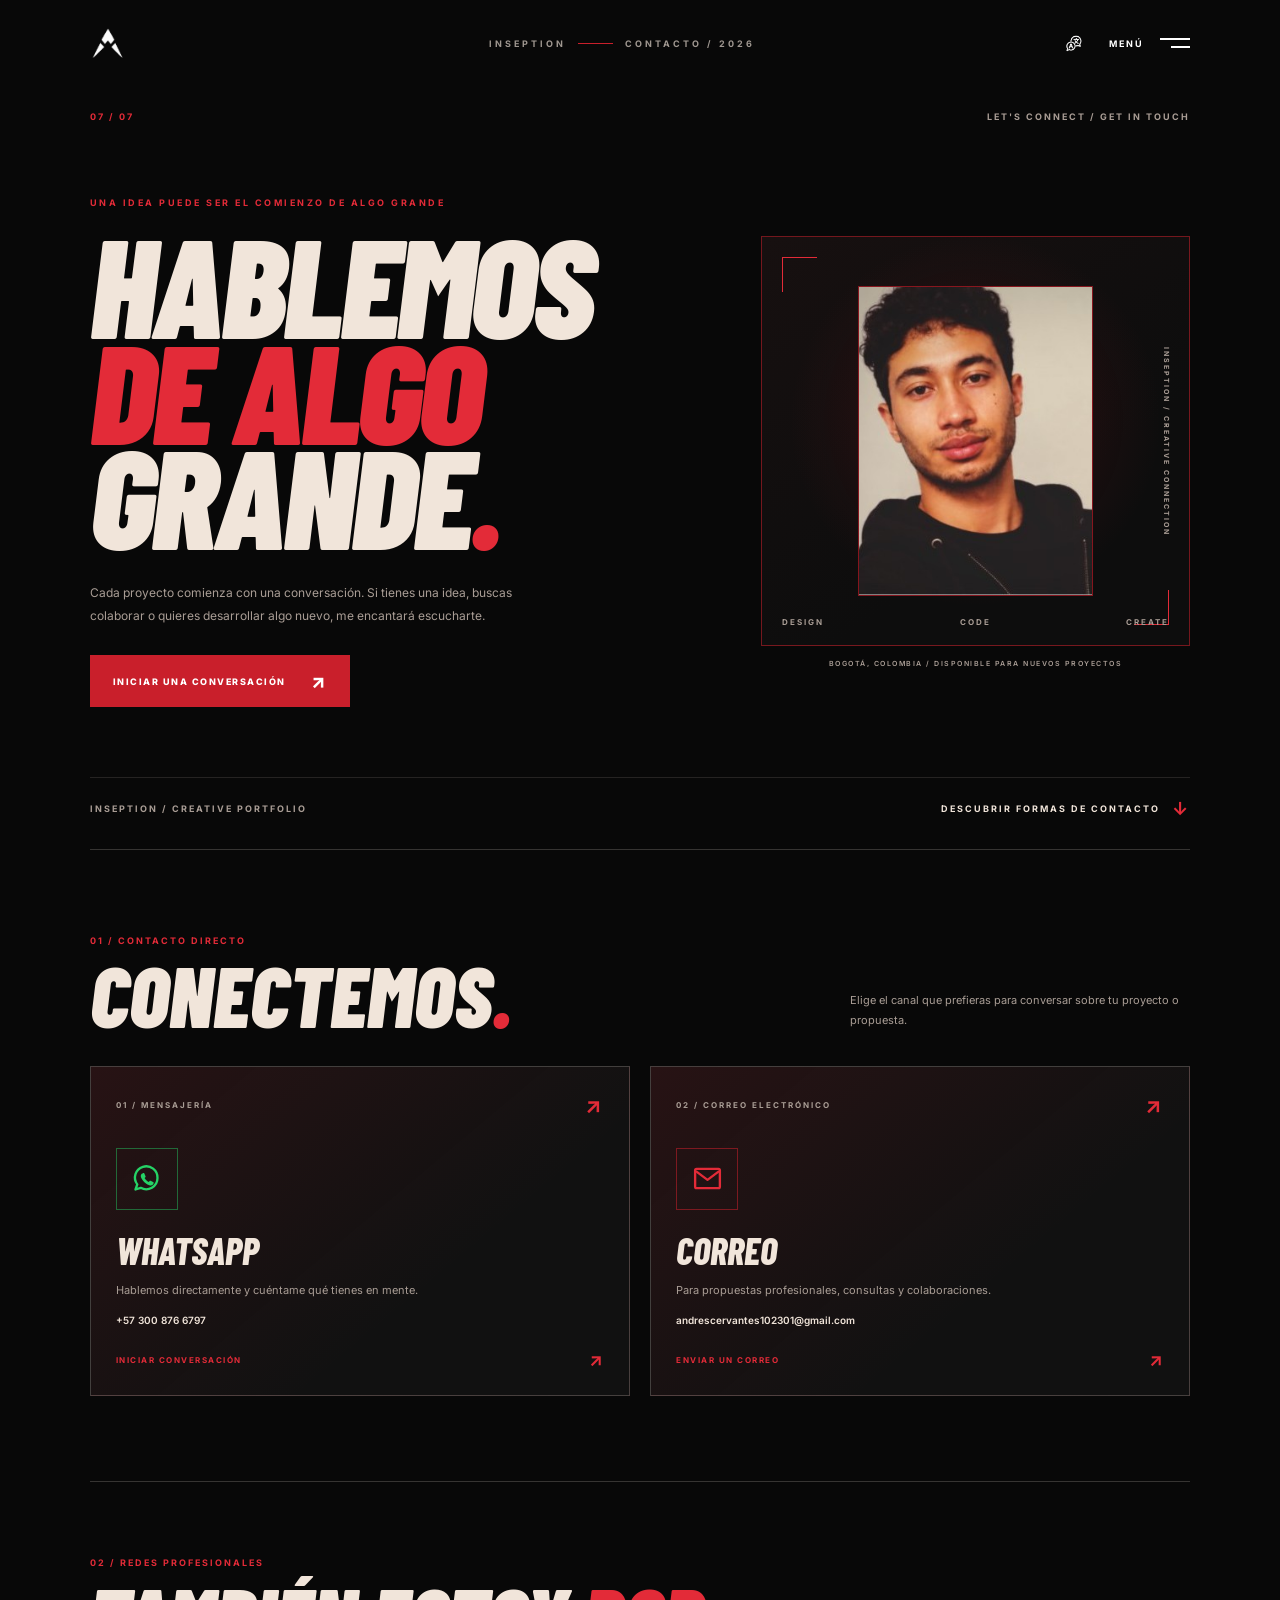
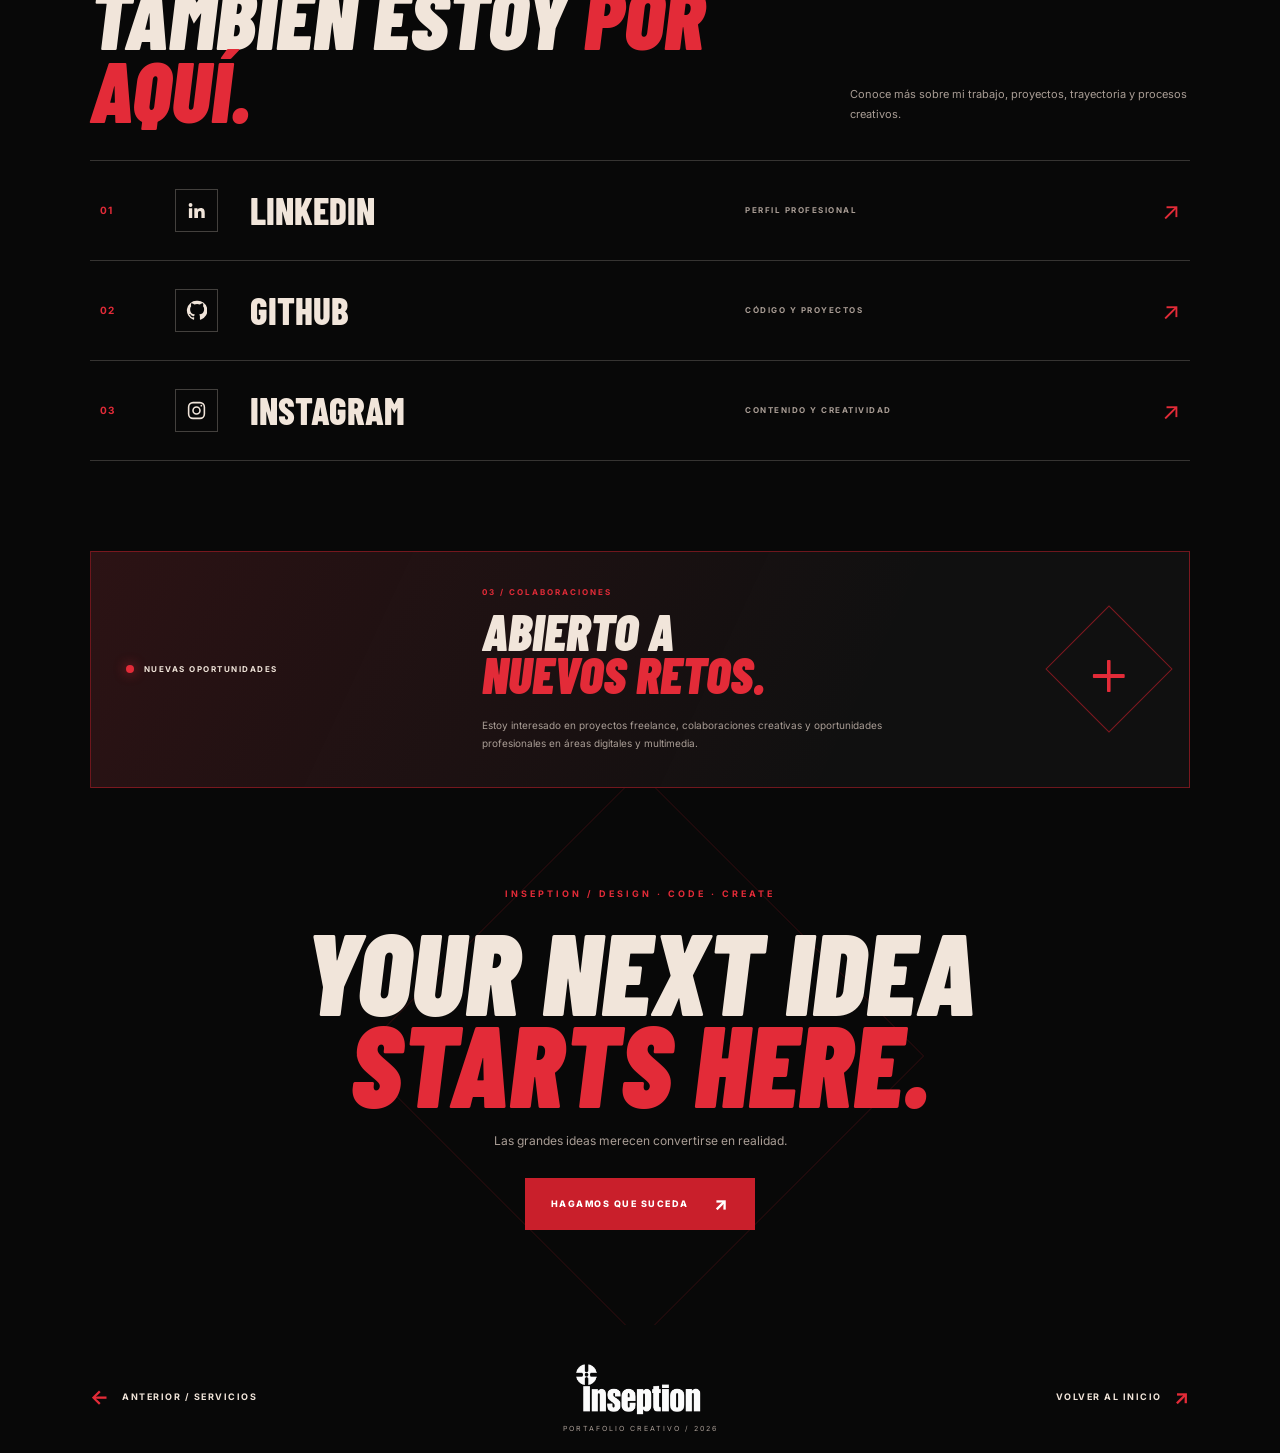
==== commit e549505e: "feat: complete bilingual portfolio integration" ====
--- a/pages/contacto.html
+++ b/pages/contacto.html
@@ -27,6 +27,7 @@
   <!-- STYLES -->
   <link rel="stylesheet" href="../css/global.css">
   <link rel="stylesheet" href="../css/contact.css">
+  <link rel="stylesheet" href="../css/language-selector.css">
 </head>
 
 <body class="contact-page">
@@ -51,20 +52,67 @@
       <span>CONTACTO / 2026</span>
     </div>
 
-    <button
-      class="menu-toggle contact-menu-toggle"
-      type="button"
-      aria-label="Abrir menú"
-      aria-expanded="false"
-      aria-controls="main-navigation"
-    >
-      <span class="menu-toggle__text">MENU</span>
-
-      <span class="menu-toggle__icon" aria-hidden="true">
-        <span></span>
-        <span></span>
-      </span>
-    </button>
+    <div class="contact-header__actions">
+
+      <div class="language-selector">
+
+        <button
+          class="language-selector__toggle"
+          type="button"
+          aria-label="Seleccionar idioma"
+          aria-expanded="false"
+          aria-haspopup="true"
+          title="Cambiar idioma"
+        >
+          <img
+            src="../assets/images/Lenguage%20icono.png"
+            alt=""
+            class="language-selector__icon"
+          >
+        </button>
+
+        <div class="language-selector__dropdown">
+
+          <button
+            class="language-selector__option"
+            type="button"
+            data-language="es"
+            aria-pressed="true"
+          >
+            <span>Español 🇨🇴</span>
+            <span class="language-selector__check">✓</span>
+          </button>
+
+          <button
+            class="language-selector__option"
+            type="button"
+            data-language="en"
+            aria-pressed="false"
+          >
+            <span>English 🇬🇧</span>
+            <span class="language-selector__check">✓</span>
+          </button>
+
+        </div>
+
+      </div>
+
+      <button
+        class="menu-toggle contact-menu-toggle"
+        type="button"
+        aria-label="Abrir menú"
+        aria-expanded="false"
+        aria-controls="main-navigation"
+      >
+        <span class="menu-toggle__text">MENU</span>
+
+        <span class="menu-toggle__icon" aria-hidden="true">
+          <span></span>
+          <span></span>
+        </span>
+      </button>
+
+    </div>
 
   </header>
 
@@ -573,6 +621,7 @@
   <script src="../js/animations.js"></script>
   <script src="../js/main.js"></script>
   <script src="../js/contact-modal.js"></script>
-
+  <script src="../js/language-selector.js"></script>
+  <script src="../js/contact-translations.js"></script>
 </body>
 </html>
--- a/css/language-selector.css
+++ b/css/language-selector.css
@@ -0,0 +1,163 @@
+
+/* ========================================
+   INSEPTION - LANGUAGE SELECTOR
+======================================== */
+
+.language-selector {
+  position: relative;
+  display: flex;
+  align-items: center;
+  z-index: 30;
+}
+
+.language-selector__toggle {
+  display: flex;
+  align-items: center;
+  justify-content: center;
+  width: 42px;
+  height: 42px;
+  padding: 7px;
+  border: 1px solid transparent;
+  border-radius: 3px;
+  background: transparent;
+  cursor: pointer;
+  transition: var(--transition-fast);
+}
+
+.language-selector__toggle:hover,
+.language-selector.is-open .language-selector__toggle {
+  border-color: rgba(201, 31, 43, 0.8);
+  background: rgba(201, 31, 43, 0.15);
+}
+
+.language-selector__icon {
+  width: 26px;
+  height: 26px;
+  object-fit: contain;
+  transition: transform var(--transition-fast);
+}
+
+.language-selector__toggle:hover .language-selector__icon {
+  transform: scale(1.1);
+}
+
+.language-selector__dropdown {
+  position: absolute;
+  top: calc(100% + 10px);
+  right: 0;
+  display: flex;
+  flex-direction: column;
+  width: 155px;
+  padding: 6px;
+  border: 1px solid rgba(255, 255, 255, 0.15);
+  border-radius: 3px;
+  background: rgba(12, 12, 12, 0.97);
+  box-shadow: 0 12px 30px rgba(0, 0, 0, 0.4);
+  opacity: 0;
+  visibility: hidden;
+  transform: translateY(-8px);
+  transition:
+    opacity 0.25s ease,
+    visibility 0.25s ease,
+    transform 0.25s ease;
+}
+
+.language-selector.is-open .language-selector__dropdown {
+  opacity: 1;
+  visibility: visible;
+  transform: translateY(0);
+}
+
+.language-selector__option {
+  display: flex;
+  align-items: center;
+  justify-content: space-between;
+  width: 100%;
+  padding: 12px 10px;
+  border: none;
+  border-radius: 2px;
+  background: transparent;
+  color: var(--color-white);
+  font-family: var(--font-body);
+  font-size: 11px;
+  text-align: left;
+  cursor: pointer;
+  transition: var(--transition-fast);
+}
+
+.language-selector__option:hover {
+  background: rgba(201, 31, 43, 0.18);
+  color: var(--color-red-light);
+}
+
+.language-selector__option[aria-pressed="true"] {
+  color: var(--color-red-light);
+}
+
+.language-selector__check {
+  opacity: 0;
+  color: var(--color-red-light);
+}
+
+.language-selector__option[aria-pressed="true"] .language-selector__check {
+  opacity: 1;
+}
+
+/* ========================================
+   HEADER ACTIONS
+======================================== */
+
+.site-header__actions,
+.about-header__actions,
+.expertise-header__actions,
+.projects-header__actions,
+.experience-header__actions,
+.services-header__actions,
+.contact-header__actions {
+  display: flex;
+  align-items: center;
+  justify-content: flex-end;
+  gap: 14px;
+}
+
+/* ========================================
+   PROJECTS HEADER
+======================================== */
+
+.projects-header__actions {
+  flex-shrink: 0;
+}
+
+.projects-header__edition {
+  margin-right: auto;
+}
+
+/* ========================================
+   RESPONSIVE
+======================================== */
+
+@media (max-width: 480px) {
+  .language-selector__toggle {
+    width: 36px;
+    height: 36px;
+  }
+
+  .language-selector__icon {
+    width: 23px;
+    height: 23px;
+  }
+
+  .language-selector__dropdown {
+    width: 145px;
+  }
+
+  .site-header__actions,
+  .about-header__actions,
+  .expertise-header__actions,
+  .projects-header__actions,
+  .experience-header__actions,
+  .services-header__actions,
+  .contact-header__actions {
+    gap: 8px;
+  }
+}
